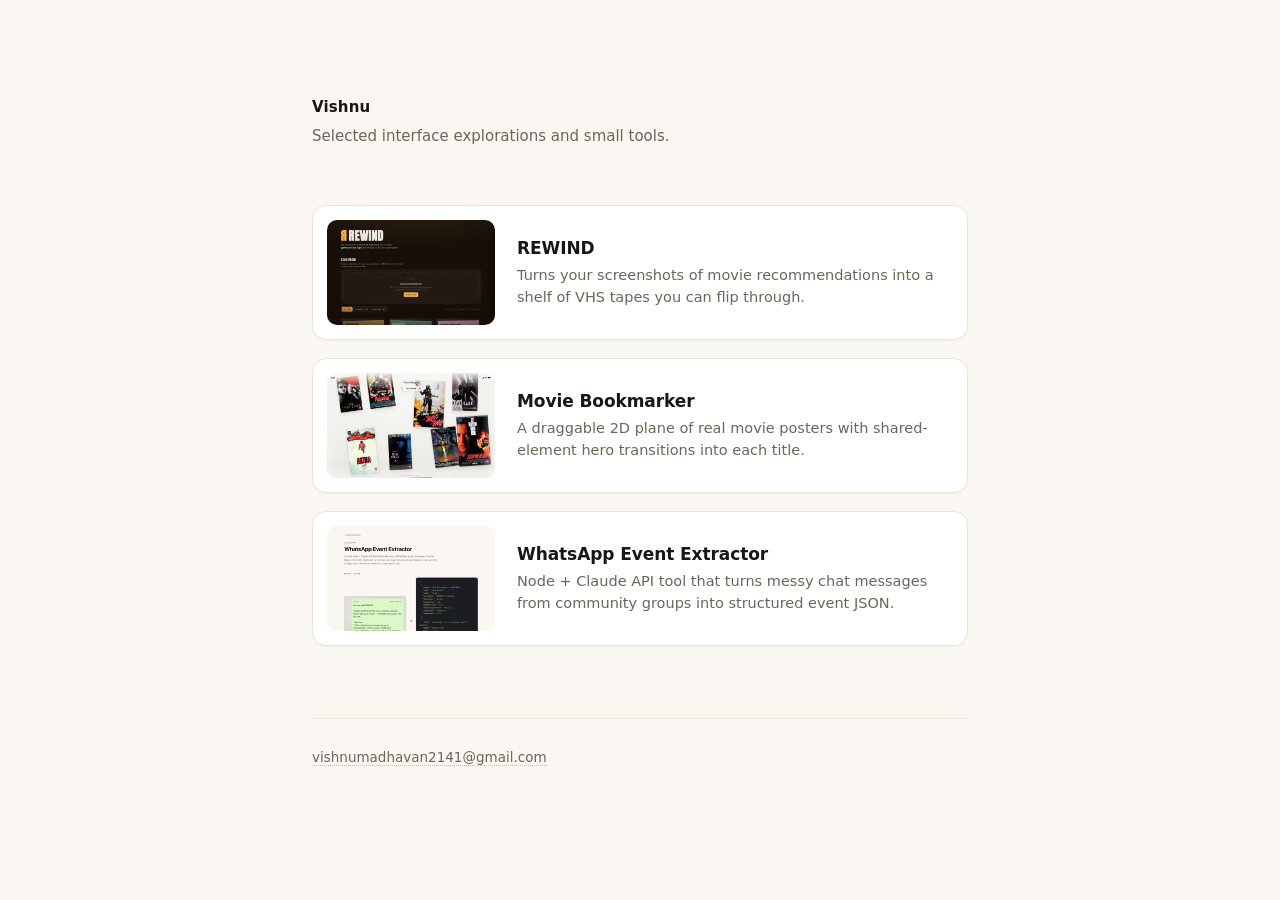
==== index.html @ 52d7d9ce "Initial portfolio: REWIND, Movie Bookmarker, WhatsApp Extractor Adds a centered landing page (thumbn" ====
<!doctype html>
<html lang="en">
<head>
<meta charset="utf-8">
<meta name="viewport" content="width=device-width, initial-scale=1">
<title>Vishnu · Selected work</title>
<meta name="description" content="A small set of interface explorations and tools I've built.">
<link rel="stylesheet" href="style.css">
</head>
<body>
  <main class="page">
    <header class="intro">
      <p class="name">Vishnu</p>
      <p class="tagline">Selected interface explorations and small tools.</p>
    </header>

    <section class="cards">
      <a class="card" href="projects/rewind/index.html">
        <div class="card__thumb">
          <img src="thumbnails/rewind.png" alt="REWIND screenshot — dark warm-brown app with the title 'REWIND' and a row of styled VHS-tape covers below">
        </div>
        <div class="card__body">
          <h2 class="card__title">REWIND</h2>
          <p class="card__desc">Turns your screenshots of movie recommendations into a shelf of VHS tapes you can flip through.</p>
        </div>
      </a>

      <a class="card" href="projects/movie-bookmarker/index.html">
        <div class="card__thumb">
          <img src="thumbnails/movie-bookmarker.png" alt="Movie Bookmarker screenshot — beige room with real movie posters scattered like polaroids and an iPhone status bar">
        </div>
        <div class="card__body">
          <h2 class="card__title">Movie Bookmarker</h2>
          <p class="card__desc">A draggable 2D plane of real movie posters with shared-element hero transitions into each title.</p>
        </div>
      </a>

      <a class="card" href="projects/whatsapp-extractor/index.html">
        <div class="card__thumb">
          <img src="thumbnails/whatsapp-extractor.png" alt="WhatsApp Extractor case study — a WhatsApp message on the left, structured JSON output on the right">
        </div>
        <div class="card__body">
          <h2 class="card__title">WhatsApp Event Extractor</h2>
          <p class="card__desc">Node + Claude API tool that turns messy chat messages from community groups into structured event JSON.</p>
        </div>
      </a>
    </section>

    <footer class="foot">
      <a href="mailto:vishnumadhavan2141@gmail.com">vishnumadhavan2141@gmail.com</a>
    </footer>
  </main>
</body>
</html>
---- style.css ----
:root {
  --bg: #faf7f2;
  --ink: #1a1614;
  --muted: #6e645a;
  --line: #ece5d8;
  --card-bg: #ffffff;
  --thumb-bg: #f1ebe0;
  --accent: #b8702a;
  --accent-soft: rgba(184, 112, 42, 0.08);
  --radius: 14px;
  --shadow-rest: 0 1px 2px rgba(26, 22, 20, 0.04);
  --shadow-hover: 0 10px 28px -10px rgba(26, 22, 20, 0.18), 0 2px 6px rgba(26, 22, 20, 0.05);
}

* { box-sizing: border-box; }
html, body { margin: 0; padding: 0; }
html { -webkit-text-size-adjust: 100%; }
body {
  background: var(--bg);
  color: var(--ink);
  font: 16px/1.55 -apple-system, BlinkMacSystemFont, "Inter", "Segoe UI", Roboto, system-ui, sans-serif;
  -webkit-font-smoothing: antialiased;
  text-rendering: optimizeLegibility;
}

.page {
  max-width: 720px;
  margin: 0 auto;
  padding: 96px 32px 80px;
}

.intro {
  margin-bottom: 56px;
}
.name {
  margin: 0 0 6px;
  font-size: 15px;
  font-weight: 600;
  letter-spacing: 0.01em;
}
.tagline {
  margin: 0;
  color: var(--muted);
  font-size: 15px;
  max-width: 48ch;
}

.cards {
  display: flex;
  flex-direction: column;
  gap: 18px;
}

.card {
  display: flex;
  align-items: center;
  gap: 22px;
  padding: 14px;
  background: var(--card-bg);
  border: 1px solid var(--line);
  border-radius: var(--radius);
  text-decoration: none;
  color: inherit;
  box-shadow: var(--shadow-rest);
  transition:
    transform 220ms cubic-bezier(0.2, 0.7, 0.2, 1),
    box-shadow 220ms ease,
    border-color 220ms ease;
}
.card:hover,
.card:focus-visible {
  transform: translateY(-2px);
  box-shadow: var(--shadow-hover);
  border-color: #d7c8a8;
  outline: none;
}
.card:focus-visible {
  border-color: var(--accent);
  box-shadow: var(--shadow-hover), 0 0 0 3px var(--accent-soft);
}
.card:active {
  transform: translateY(0);
}

.card__thumb {
  flex: 0 0 168px;
  aspect-ratio: 16 / 10;
  background: var(--thumb-bg);
  border-radius: 10px;
  overflow: hidden;
  position: relative;
}
.card__thumb img {
  width: 100%;
  height: 100%;
  object-fit: cover;
  display: block;
}

.card__body {
  flex: 1;
  min-width: 0;
}
.card__title {
  margin: 0 0 4px;
  font-size: 17px;
  font-weight: 600;
  letter-spacing: -0.005em;
  color: var(--ink);
}
.card__desc {
  margin: 0;
  font-size: 14.5px;
  line-height: 1.5;
  color: var(--muted);
}

.foot {
  margin-top: 72px;
  padding-top: 28px;
  border-top: 1px solid var(--line);
  font-size: 13.5px;
  color: var(--muted);
}
.foot a {
  color: var(--muted);
  text-decoration: none;
  border-bottom: 1px dotted rgba(110, 100, 90, 0.4);
}
.foot a:hover {
  color: var(--accent);
  border-bottom-color: var(--accent);
}

@media (max-width: 560px) {
  .page { padding: 56px 20px 64px; }
  .intro { margin-bottom: 36px; }
  .card { gap: 14px; padding: 12px; }
  .card__thumb { flex-basis: 100px; border-radius: 8px; }
  .card__title { font-size: 16px; }
  .card__desc { font-size: 13.5px; }
}
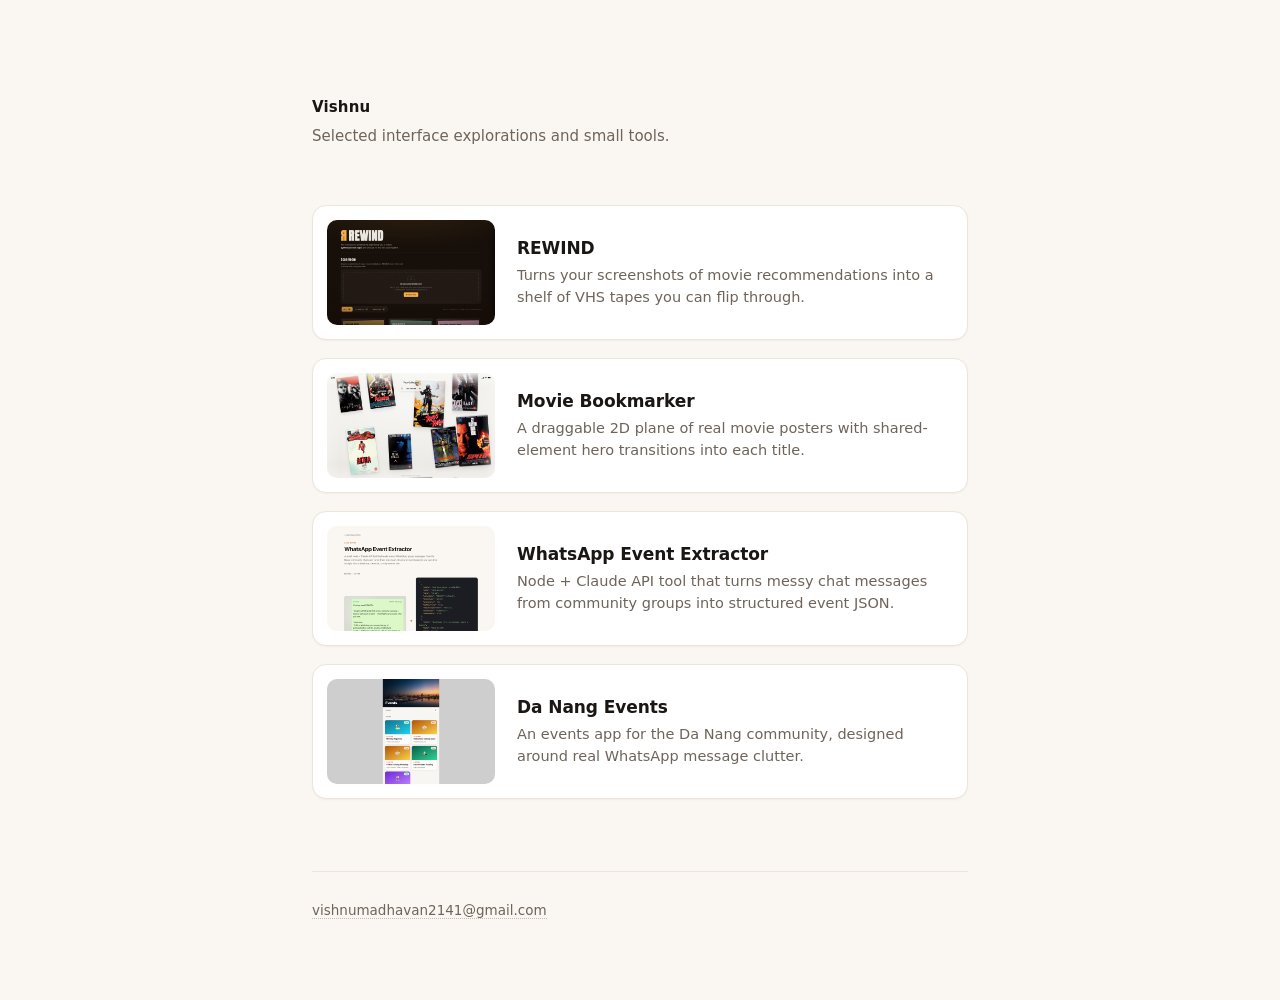
==== commit fb42b19e: "Add Da Nang Events project card Companion to the WhatsApp Event Extractor — a mobile event app for t" ====
--- a/index.html
+++ b/index.html
@@ -44,6 +44,16 @@
           <p class="card__desc">Node + Claude API tool that turns messy chat messages from community groups into structured event JSON.</p>
         </div>
       </a>
+
+      <a class="card" href="projects/danang-events/index.html">
+        <div class="card__thumb">
+          <img src="thumbnails/danang-events.png" alt="Da Nang Events screenshot — a mobile app with a Da Nang skyline hero, the title 'Events', and a grid of colorful event cards below">
+        </div>
+        <div class="card__body">
+          <h2 class="card__title">Da Nang Events</h2>
+          <p class="card__desc">An events app for the Da Nang community, designed around real WhatsApp message clutter.</p>
+        </div>
+      </a>
     </section>
 
     <footer class="foot">
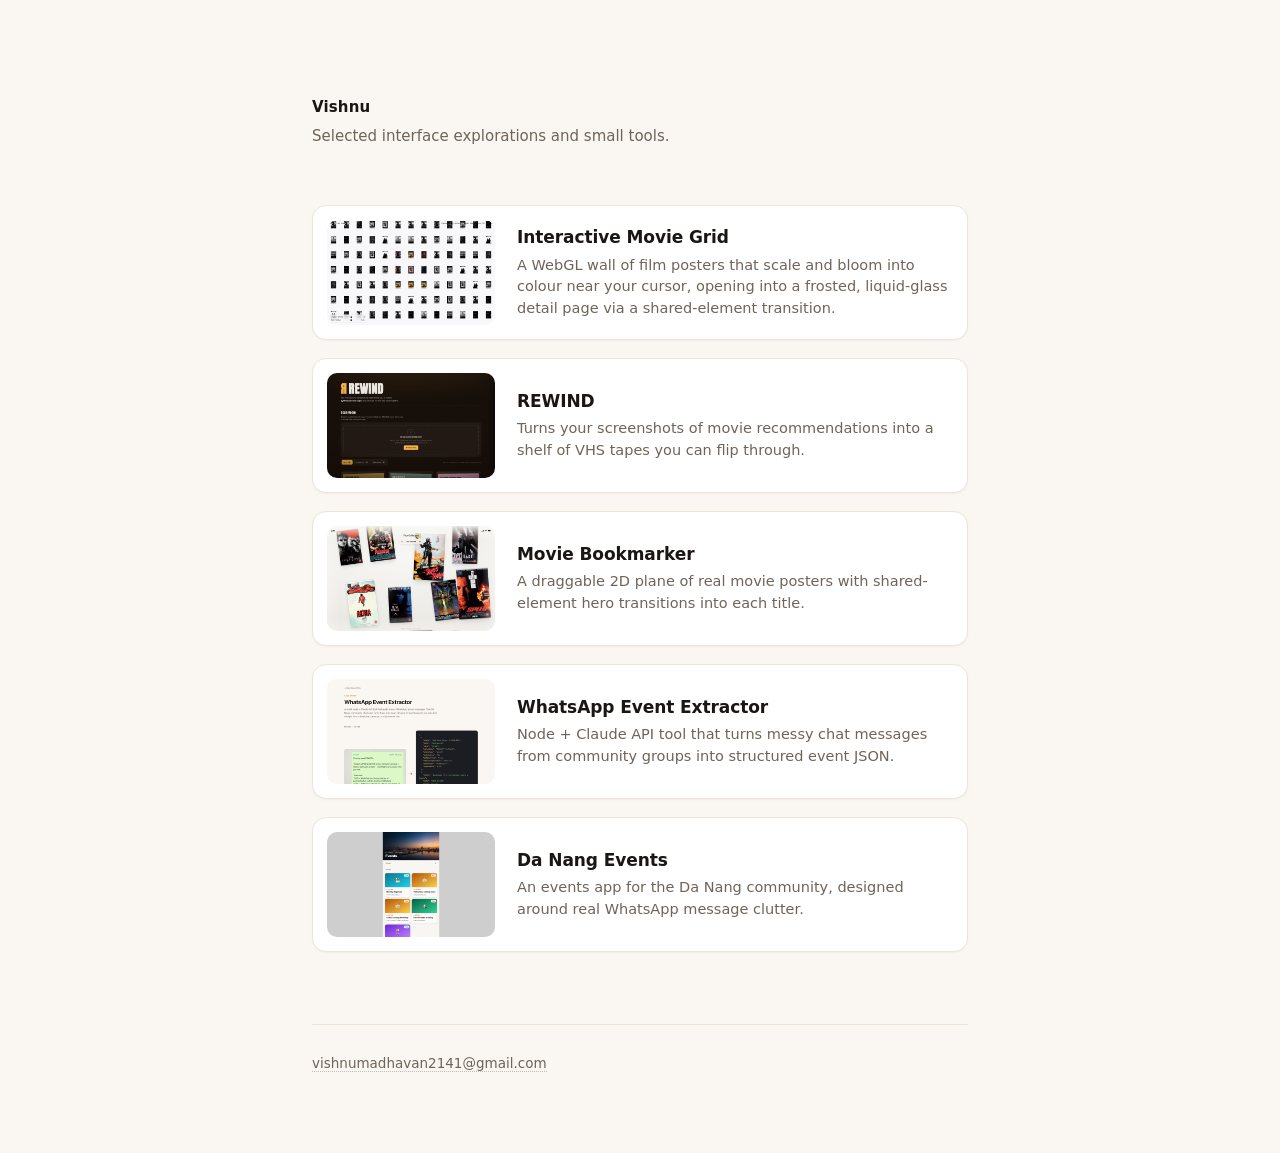
==== commit ef5a6e80: "Add Interactive Movie Grid project WebGL poster grid with proximity hover, shared-element transition" ====
--- a/index.html
+++ b/index.html
@@ -15,6 +15,16 @@
     </header>
 
     <section class="cards">
+      <a class="card" href="projects/interactive-grid/index.html">
+        <div class="card__thumb">
+          <img src="thumbnails/interactive-grid.png" alt="Interactive Movie Grid screenshot — a full-screen grid of film posters, mostly greyscale with a cluster of colour blooming near the centre">
+        </div>
+        <div class="card__body">
+          <h2 class="card__title">Interactive Movie Grid</h2>
+          <p class="card__desc">A WebGL wall of film posters that scale and bloom into colour near your cursor, opening into a frosted, liquid-glass detail page via a shared-element transition.</p>
+        </div>
+      </a>
+
       <a class="card" href="projects/rewind/index.html">
         <div class="card__thumb">
           <img src="thumbnails/rewind.png" alt="REWIND screenshot — dark warm-brown app with the title 'REWIND' and a row of styled VHS-tape covers below">
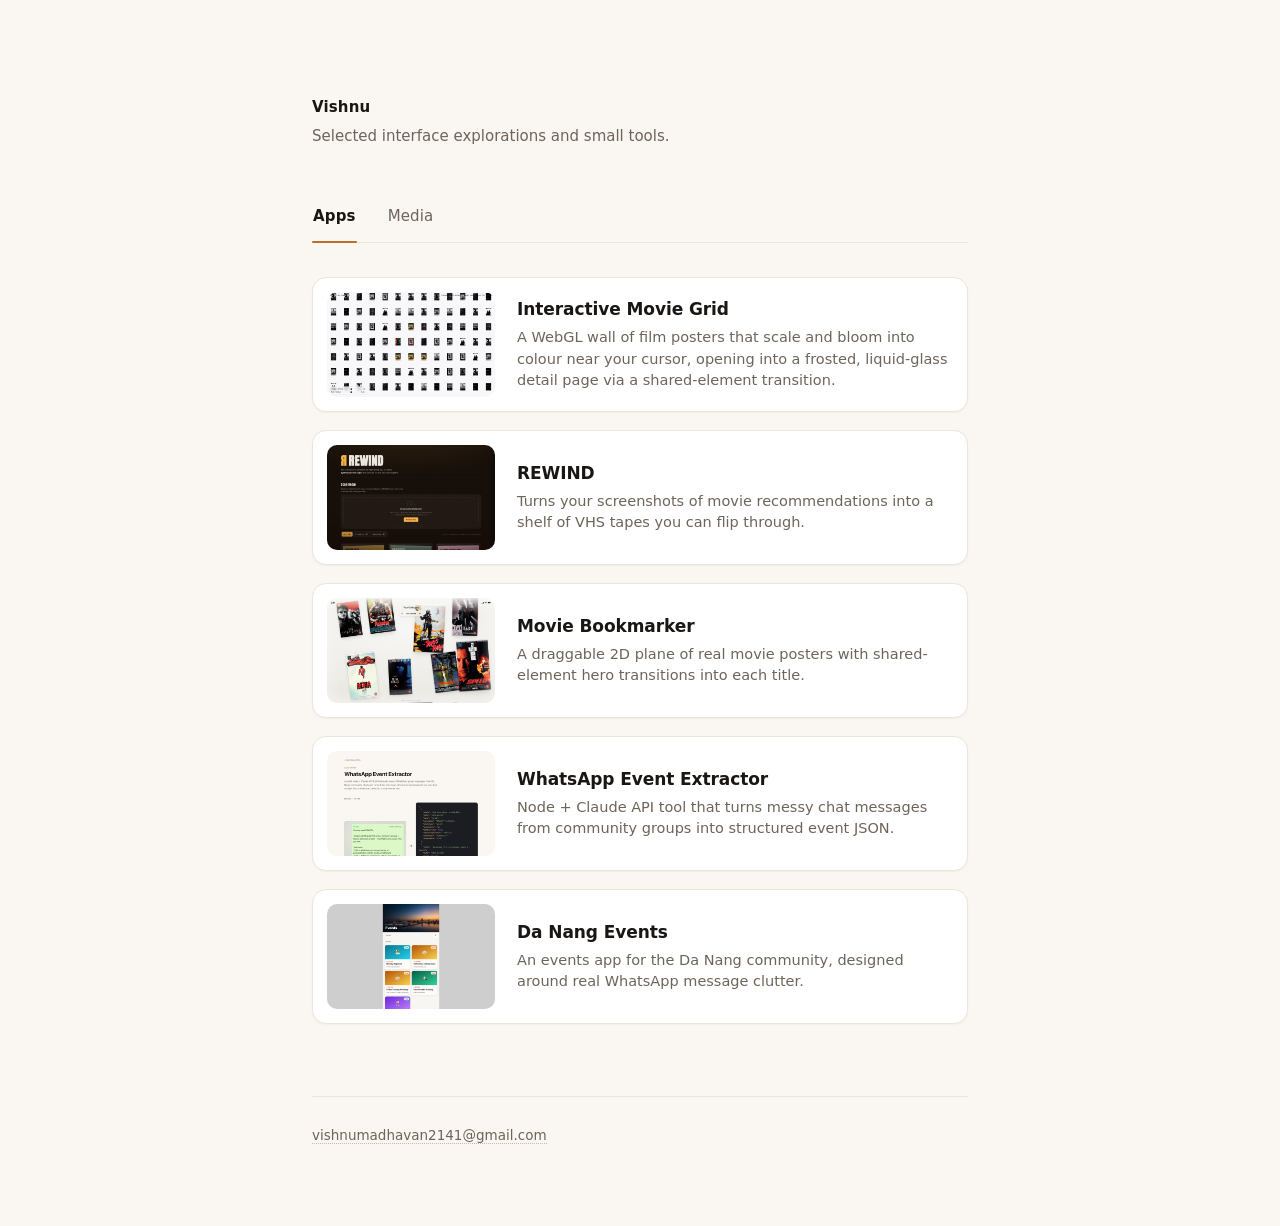
==== commit bef8e7eb: "Add Apps/Media tab bar and Flamingo Jiu-Jitsu video Introduce a tabbed view splitting vibecoded proj" ====
--- a/index.html
+++ b/index.html
@@ -14,7 +14,13 @@
       <p class="tagline">Selected interface explorations and small tools.</p>
     </header>
 
-    <section class="cards">
+    <nav class="tabs" role="tablist" aria-label="Work categories">
+      <button class="tab" role="tab" id="tab-apps" data-key="apps" aria-controls="panel-apps" aria-selected="true">Apps</button>
+      <button class="tab" role="tab" id="tab-media" data-key="media" aria-controls="panel-media" aria-selected="false">Media</button>
+      <span class="tabs__ink" aria-hidden="true"></span>
+    </nav>
+
+    <section class="cards" id="panel-apps" role="tabpanel" aria-labelledby="tab-apps">
       <a class="card" href="projects/interactive-grid/index.html">
         <div class="card__thumb">
           <img src="thumbnails/interactive-grid.png" alt="Interactive Movie Grid screenshot — a full-screen grid of film posters, mostly greyscale with a cluster of colour blooming near the centre">
@@ -66,9 +72,69 @@
       </a>
     </section>
 
+    <section class="media" id="panel-media" role="tabpanel" aria-labelledby="tab-media" hidden>
+      <figure class="media-item">
+        <div class="media-item__frame">
+          <video class="media-item__video"
+                 src="media/flamingo-jiu-jitsu.mp4"
+                 poster="thumbnails/flamingo-jiu-jitsu.png"
+                 muted loop playsinline preload="metadata" controls></video>
+        </div>
+        <figcaption class="media-item__cap">
+          <span class="media-item__title">Flamingo Jiu-Jitsu</span>
+          <span class="media-item__meta">Motion promo · 0:15</span>
+          <p class="media-item__desc">An AI-generated brand motion piece for a jiu-jitsu gym.</p>
+        </figcaption>
+      </figure>
+    </section>
+
     <footer class="foot">
       <a href="mailto:vishnumadhavan2141@gmail.com">vishnumadhavan2141@gmail.com</a>
     </footer>
   </main>
+
+  <script>
+    (function () {
+      var tabs = Array.prototype.slice.call(document.querySelectorAll('.tab'));
+      var ink = document.querySelector('.tabs__ink');
+
+      function moveInk(tab) {
+        ink.style.width = tab.offsetWidth + 'px';
+        ink.style.transform = 'translateX(' + tab.offsetLeft + 'px)';
+      }
+
+      function select(tab, focus) {
+        tabs.forEach(function (t) {
+          var on = t === tab;
+          t.setAttribute('aria-selected', on ? 'true' : 'false');
+          t.tabIndex = on ? 0 : -1;
+          var panel = document.getElementById(t.getAttribute('aria-controls'));
+          panel.hidden = !on;
+          var vid = panel.querySelector('video');
+          if (vid) { if (on) { vid.play().catch(function () {}); } else { vid.pause(); } }
+        });
+        moveInk(tab);
+        if (focus) tab.focus();
+        history.replaceState(null, '', '#' + tab.dataset.key);
+      }
+
+      tabs.forEach(function (tab, i) {
+        tab.addEventListener('click', function () { select(tab); });
+        tab.addEventListener('keydown', function (e) {
+          var next;
+          if (e.key === 'ArrowRight') next = tabs[(i + 1) % tabs.length];
+          else if (e.key === 'ArrowLeft') next = tabs[(i - 1 + tabs.length) % tabs.length];
+          if (next) { e.preventDefault(); select(next, true); }
+        });
+      });
+
+      var start = tabs.filter(function (t) { return t.dataset.key === location.hash.slice(1); })[0] || tabs[0];
+      select(start);
+      window.addEventListener('resize', function () {
+        var active = tabs.filter(function (t) { return t.getAttribute('aria-selected') === 'true'; })[0];
+        if (active) moveInk(active);
+      });
+    })();
+  </script>
 </body>
 </html>
--- a/style.css
+++ b/style.css
@@ -13,6 +13,7 @@
 }
 
 * { box-sizing: border-box; }
+[hidden] { display: none !important; }
 html, body { margin: 0; padding: 0; }
 html { -webkit-text-size-adjust: 100%; }
 body {
@@ -45,10 +46,116 @@
   max-width: 48ch;
 }
 
+.tabs {
+  position: relative;
+  display: flex;
+  gap: 30px;
+  margin: 0 0 34px;
+  border-bottom: 1px solid var(--line);
+}
+.tab {
+  appearance: none;
+  -webkit-appearance: none;
+  background: none;
+  border: 0;
+  margin: 0;
+  padding: 0 1px 14px;
+  font: inherit;
+  font-size: 15px;
+  font-weight: 500;
+  letter-spacing: 0.01em;
+  color: var(--muted);
+  cursor: pointer;
+  transition: color 180ms ease;
+}
+.tab:hover { color: var(--ink); }
+.tab[aria-selected="true"] {
+  color: var(--ink);
+  font-weight: 600;
+}
+.tab:focus-visible {
+  outline: none;
+  color: var(--ink);
+  border-radius: 4px;
+  box-shadow: 0 0 0 3px var(--accent-soft);
+}
+.tabs__ink {
+  position: absolute;
+  left: 0;
+  bottom: -1px;
+  width: 0;
+  height: 2px;
+  background: var(--accent);
+  border-radius: 2px;
+  transition:
+    transform 320ms cubic-bezier(0.2, 0.7, 0.2, 1),
+    width 320ms cubic-bezier(0.2, 0.7, 0.2, 1);
+}
+
 .cards {
   display: flex;
   flex-direction: column;
   gap: 18px;
+}
+
+.media {
+  display: grid;
+  grid-template-columns: repeat(auto-fill, minmax(220px, 248px));
+  gap: 28px;
+  justify-content: start;
+}
+.media-item {
+  margin: 0;
+  display: flex;
+  flex-direction: column;
+  gap: 13px;
+}
+.media-item__frame {
+  position: relative;
+  aspect-ratio: 9 / 16;
+  background: var(--thumb-bg);
+  border: 1px solid var(--line);
+  border-radius: var(--radius);
+  overflow: hidden;
+  box-shadow: var(--shadow-rest);
+  transition:
+    transform 220ms cubic-bezier(0.2, 0.7, 0.2, 1),
+    box-shadow 220ms ease,
+    border-color 220ms ease;
+}
+.media-item__frame:hover {
+  transform: translateY(-2px);
+  box-shadow: var(--shadow-hover);
+  border-color: #d7c8a8;
+}
+.media-item__video {
+  width: 100%;
+  height: 100%;
+  object-fit: cover;
+  display: block;
+  background: var(--ink);
+}
+.media-item__cap {
+  display: flex;
+  flex-direction: column;
+  gap: 2px;
+}
+.media-item__title {
+  font-size: 15.5px;
+  font-weight: 600;
+  letter-spacing: -0.005em;
+  color: var(--ink);
+}
+.media-item__meta {
+  font-size: 12.5px;
+  letter-spacing: 0.02em;
+  color: var(--accent);
+}
+.media-item__desc {
+  margin: 5px 0 0;
+  font-size: 13.5px;
+  line-height: 1.5;
+  color: var(--muted);
 }
 
 .card {
